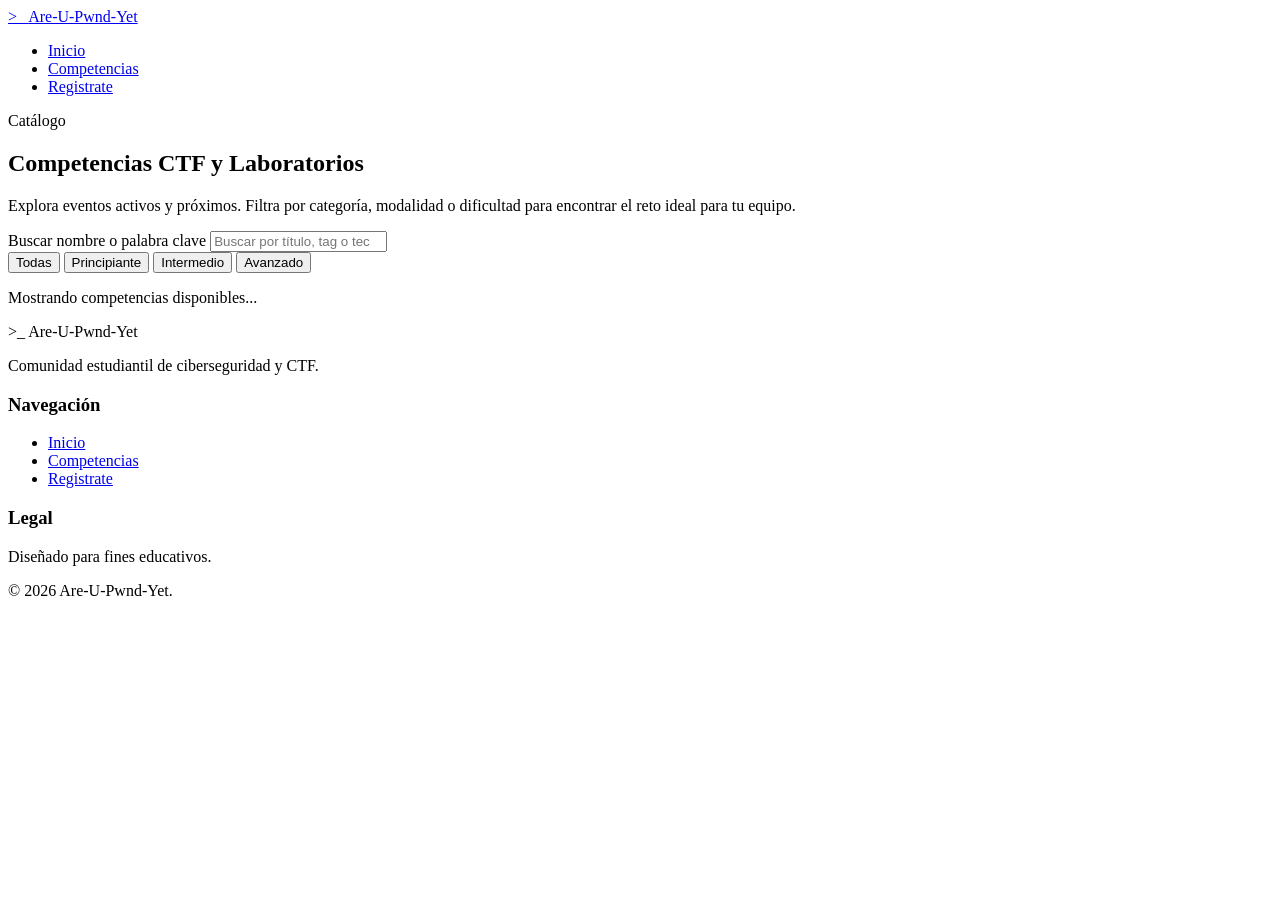
==== competencias.html @ 42fcacec "refactory: reemplazado "inscribir equipo" por "registrar" usuario individual" ====
<!DOCTYPE html>
<html lang="es">
<head>
  <meta charset="UTF-8">
  <meta name="viewport" content="width=device-width, initial-scale=1.0">
  <meta name="description" content="Explora el catálogo de competencias CTF y laboratorios prácticos en Are U Pwnd Yet. Filtra por modalidad y nivel de dificultad.">
  <title>Competencias y Laboratorios | Are U Pwnd Yet?</title>
  <link rel="stylesheet" href="styles.css">
</head>
<body>

  <header class="site-header">
    <div class="header-container">
      <a href="index.html" class="logo">
        <span class="logo-symbol">&gt;_</span>
        <span class="logo-text">Are-U-Pwnd-Yet</span>
      </a>

      <nav id="primary-nav" class="primary-nav" aria-label="Navegación principal">
        <ul class="nav-list">
          <li><a href="index.html" class="nav-link">Inicio</a></li>
          <li><a href="competencias.html" class="nav-link active" aria-current="page">Competencias</a></li>
          <li><a href="registro.html" class="nav-link">Registrate</a></li>
        </ul>
      </nav>
    </div>
  </header>

  <main class="page-main">
    <section class="catalog-hero" aria-labelledby="catalog-title">
      <div class="container">
        <span class="badge badge-accent">Catálogo</span>
        <h1 id="catalog-title" class="page-title">Competencias CTF y Laboratorios</h1>
        <p class="page-description">
          Explora eventos activos y próximos. Filtra por categoría, modalidad o dificultad para encontrar el reto ideal para tu equipo.
        </p>
      </div>
    </section>

    <section class="filters-section" aria-label="Filtros de búsqueda de competencias">
      <div class="container">
        <div class="filters-wrapper">

          <div class="search-box">
            <label for="search-input" class="sr-only">Buscar nombre o palabra clave</label>
            <input 
              type="search" 
              id="search-input" 
              class="form-control" 
              placeholder="Buscar por título, tag o tecnología (ej. Web, OSINT)..."
            >
          </div>

          <div class="filter-buttons" role="group" aria-label="Filtrar por dificultad">
            <button type="button" class="filter-btn active" data-filter="all">Todas</button>
            <button type="button" class="filter-btn" data-filter="Principiante">Principiante</button>
            <button type="button" class="filter-btn" data-filter="Intermedio">Intermedio</button>
            <button type="button" class="filter-btn" data-filter="Avanzado">Avanzado</button>
          </div>
        </div>

        <div class="catalog-status" aria-live="polite">
          <p id="results-count" class="results-count">Mostrando competencias disponibles...</p>
        </div>
      </div>
    </section>

  <footer class="site-footer">
    <div class="container footer-container">
      <div class="footer-brand">
        <span class="logo-symbol">&gt;_</span>
        <span class="logo-text">Are-U-Pwnd-Yet</span>
        <p class="footer-tagline">Comunidad estudiantil de ciberseguridad y CTF.</p>
      </div>

      <nav class="footer-nav" aria-label="Enlaces secundarios">
        <h3 class="footer-heading">Navegación</h3>
        <ul class="footer-links">
          <li><a href="index.html">Inicio</a></li>
          <li><a href="competencias.html">Competencias</a></li>
          <li><a href="registro.html">Registrate</a></li>
        </ul>
      </nav>

      <div class="footer-legal">
        <h3 class="footer-heading">Legal</h3>
        <p class="footer-text">
          Diseñado para fines educativos.
        <p class="footer-copy">&copy; 2026 Are-U-Pwnd-Yet.</p>
      </div>
    </div>
  </footer>
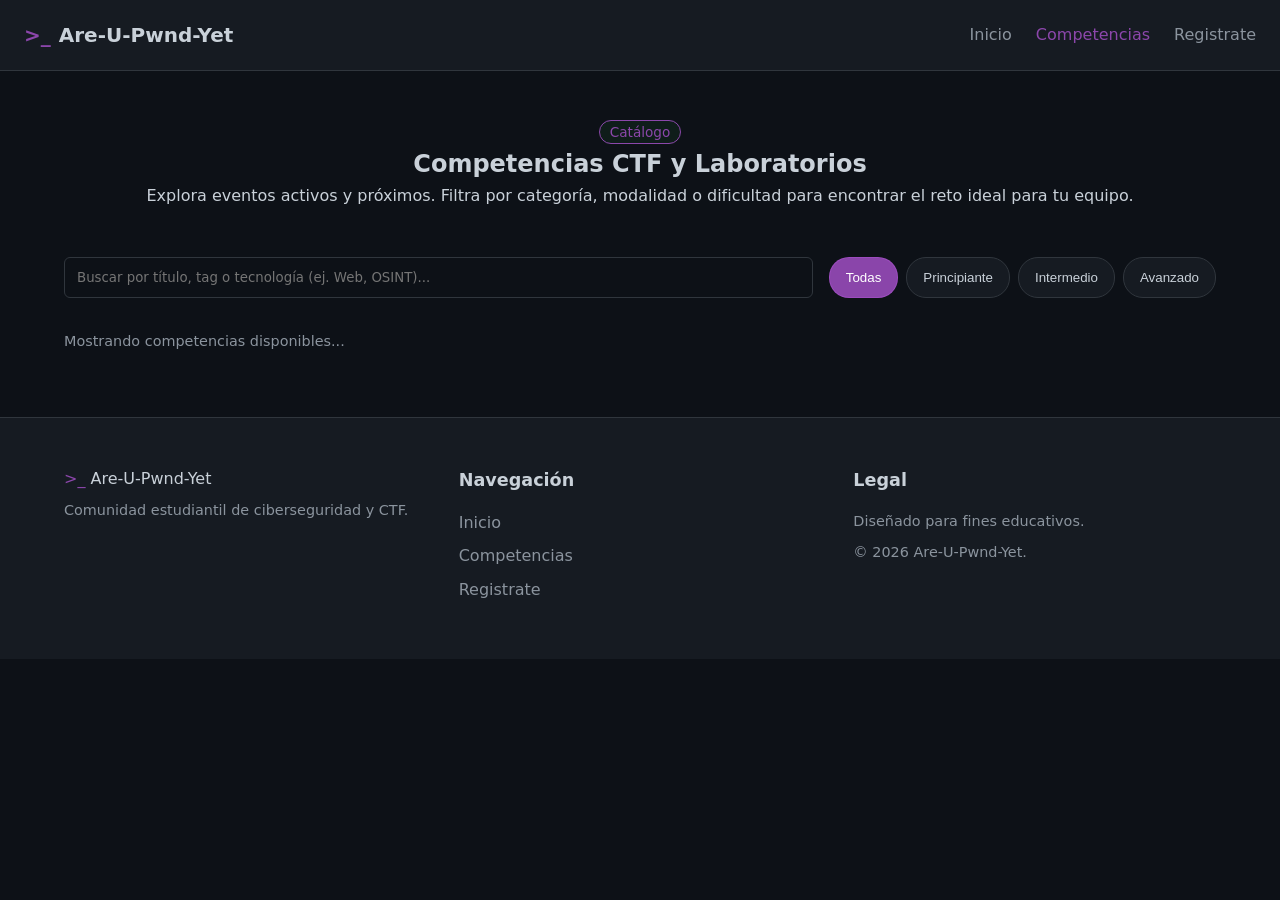
==== commit 07017410: "refactor: se movió styles.css a la carpeta css" ====
--- a/competencias.html
+++ b/competencias.html
@@ -5,7 +5,7 @@
   <meta name="viewport" content="width=device-width, initial-scale=1.0">
   <meta name="description" content="Explora el catálogo de competencias CTF y laboratorios prácticos en Are U Pwnd Yet. Filtra por modalidad y nivel de dificultad.">
   <title>Competencias y Laboratorios | Are U Pwnd Yet?</title>
-  <link rel="stylesheet" href="styles.css">
+  <link rel="stylesheet" href="css/styles.css">
 </head>
 <body>
 
--- a/css/styles.css
+++ b/css/styles.css
@@ -0,0 +1,116 @@
+:root {
+  /* TEMA OSCURO (por defecto)*/
+  --bg-main: #0d1117;
+  --bg-sec: #161b22;
+  --text-main: #c9d1d9;
+  --text-sec: #8b949e;
+  --accent: #9f4ec2dc;
+  --accent-hover: #2ea043;
+  --border: #30363d;
+  --error: #f85149;
+}
+
+/* TEMA CLARO */
+.light-theme {
+  --bg-main: #f6f8fa;
+  --bg-sec: #ffffff;
+  --text-main: #24292f;
+  --text-sec: #57606a;
+  --accent: #0964cb;
+  --accent-hover: #035cc5;
+  --border: #d0d7de;
+  --error: #cf222e;
+}
+
+/* BASE */
+* { margin: 0; padding: 0; box-sizing: border-box; }
+body {
+  font-family: 'Segoe UI', system-ui, sans-serif;
+  background-color: var(--bg-main);
+  color: var(--text-main);
+  line-height: 1.6;
+  transition: background-color 0.3s, color 0.3s;
+}
+a { text-decoration: none; color: inherit; }
+ul { list-style: none; }
+.container { max-width: 1200px; margin: 0 auto; padding: 0 1.5rem; }
+.sr-only { position: absolute; width: 1px; height: 1px; padding: 0; margin: -1px; overflow: hidden; clip: rect(0, 0, 0, 0); white-space: nowrap; border: 0; }
+
+
+/* HEADER */
+.site-header { border-bottom: 1px solid var(--border); background-color: var(--bg-sec); }
+.header-container { display: flex; justify-content: space-between; align-items: center; height: 70px; padding: 0 1.5rem; }
+.logo { font-weight: bold; font-size: 1.25rem; display: flex; gap: 0.5rem; align-items: center; }
+.logo-symbol { color: var(--accent); }
+.nav-list { display: flex; gap: 1.5rem; }
+.nav-link { color: var(--text-sec); font-weight: 500; transition: color 0.2s; }
+.nav-link:hover, .nav-link.active { color: var(--accent); }
+
+/* UTILIDADES Y BOTONES */
+.badge { background: rgba(35, 134, 54, 0.1); color: var(--accent); padding: 0.2rem 0.6rem; border-radius: 12px; font-size: 0.85rem; border: 1px solid var(--accent); }
+.btn { display: inline-block; padding: 0.6rem 1.2rem; border-radius: 6px; font-weight: 600; cursor: pointer; text-align: center; border: none; transition: 0.2s; }
+.btn-primary { background-color: var(--accent); color: #fff; }
+.btn-primary:hover { background-color: var(--accent-hover); }
+.btn-secondary { background-color: transparent; border: 1px solid var(--border); color: var(--text-main); }
+.btn-secondary:hover { border-color: var(--text-sec); }
+.text-gradient { color: var(--accent); }
+
+/* SECCION HERO */
+.hero-section { padding: 4rem 0; }
+.hero-container { display: flex; flex-wrap: wrap; align-items: center; gap: 2rem; justify-content: space-between; }
+.hero-content { flex: 1; min-width: 300px; }
+.hero-title { font-size: 2.5rem; margin: 1rem 0; line-height: 1.2; }
+.hero-description { color: var(--text-sec); margin-bottom: 2rem; font-size: 1.1rem; }
+.hero-actions { display: flex; gap: 1rem; }
+
+/* TERMINAL UI */
+.hero-terminal {
+  flex: 1; min-width: 300px; background-color: #000; border: 1px solid var(--border);
+  border-radius: 8px; overflow: hidden; font-family: monospace;
+}
+.terminal-header { background-color: var(--bg-sec); padding: 0.5rem; display: flex; align-items: center; gap: 0.5rem; border-bottom: 1px solid var(--border); }
+.terminal-dot { width: 12px; height: 12px; border-radius: 50%; }
+.dot-red { background-color: #ff5f56; }
+.dot-yellow { background-color: #ffbd2e; }
+.dot-green { background-color: #27c93f; }
+.terminal-title { color: var(--text-sec); font-size: 0.85rem; margin: 0 auto; }
+.terminal-body { padding: 1.5rem; color: #fff; }
+.terminal-prompt { color: var(--accent); font-weight: bold; }
+.text-success { color: #27c93f; }
+.text-info { color: #3b82f6; }
+.text-warning { color: #ffbd2e; }
+.cursor { animation: blink 1s step-start infinite; }
+@keyframes blink { 50% { opacity: 0; } }
+
+/* CATALOGO DE COMPETENCIAS */
+.catalog-hero { text-align: center; padding: 3rem 0; }
+.filters-wrapper { display: flex; flex-wrap: wrap; gap: 1rem; justify-content: space-between; margin-bottom: 2rem; }
+.search-box { flex: 1; min-width: 250px; }
+.filter-buttons { display: flex; gap: 0.5rem; flex-wrap: wrap; }
+.filter-btn { background: var(--bg-sec); border: 1px solid var(--border); color: var(--text-main); padding: 0.5rem 1rem; border-radius: 20px; cursor: pointer; transition: 0.2s; }
+.filter-btn.active, .filter-btn:hover { background: var(--accent); color: #fff; border-color: var(--accent); }
+.results-count { color: var(--text-sec); font-size: 0.9rem; margin-bottom: 1.5rem; }
+
+/* FORMULARIOS */
+.form-hero { text-align: center; padding: 3rem 0 1rem; }
+.form-wrapper { max-width: 600px; margin: 0 auto; background-color: var(--bg-sec); border: 1px solid var(--border); border-radius: 8px; padding: 2rem; }
+.form-fieldset { border: none; margin-bottom: 1.5rem; }
+.form-legend { font-size: 1.25rem; font-weight: 600; margin-bottom: 1rem; color: var(--accent); border-bottom: 1px solid var(--border); width: 100%; padding-bottom: 0.5rem; }
+.form-group { margin-bottom: 1.25rem; }
+.form-label { display: block; margin-bottom: 0.5rem; font-weight: 500; }
+.form-control { width: 100%; padding: 0.75rem; border-radius: 6px; border: 1px solid var(--border); background-color: var(--bg-main); color: var(--text-main); font-family: inherit; }
+.form-control:focus { outline: none; border-color: var(--accent); }
+.form-help { font-size: 0.8rem; color: var(--text-sec); display: block; margin-top: 0.25rem; }
+.checkbox-wrapper { display: flex; align-items: flex-start; gap: 0.5rem; }
+.checkbox-label { font-size: 0.9rem; line-height: 1.4; }
+.required { color: var(--error); margin-left: 2px; }
+.btn-block { width: 100%; display: flex; justify-content: center; align-items: center; gap: 0.5rem; }
+
+/* FOOTER */
+.site-footer { border-top: 1px solid var(--border); background-color: var(--bg-sec); padding: 3rem 0; margin-top: 4rem; }
+.footer-container { display: flex; flex-wrap: wrap; justify-content: space-between; gap: 2rem; }
+.footer-brand, .footer-nav, .footer-legal { flex: 1; min-width: 200px; }
+.footer-heading { font-size: 1.1rem; margin-bottom: 1rem; color: var(--text-main); }
+.footer-links li { margin-bottom: 0.5rem; color: var(--text-sec); }
+.footer-links a:hover { color: var(--accent); }
+.footer-tagline, .footer-text, .footer-copy { color: var(--text-sec); font-size: 0.9rem; margin-top: 0.5rem; }
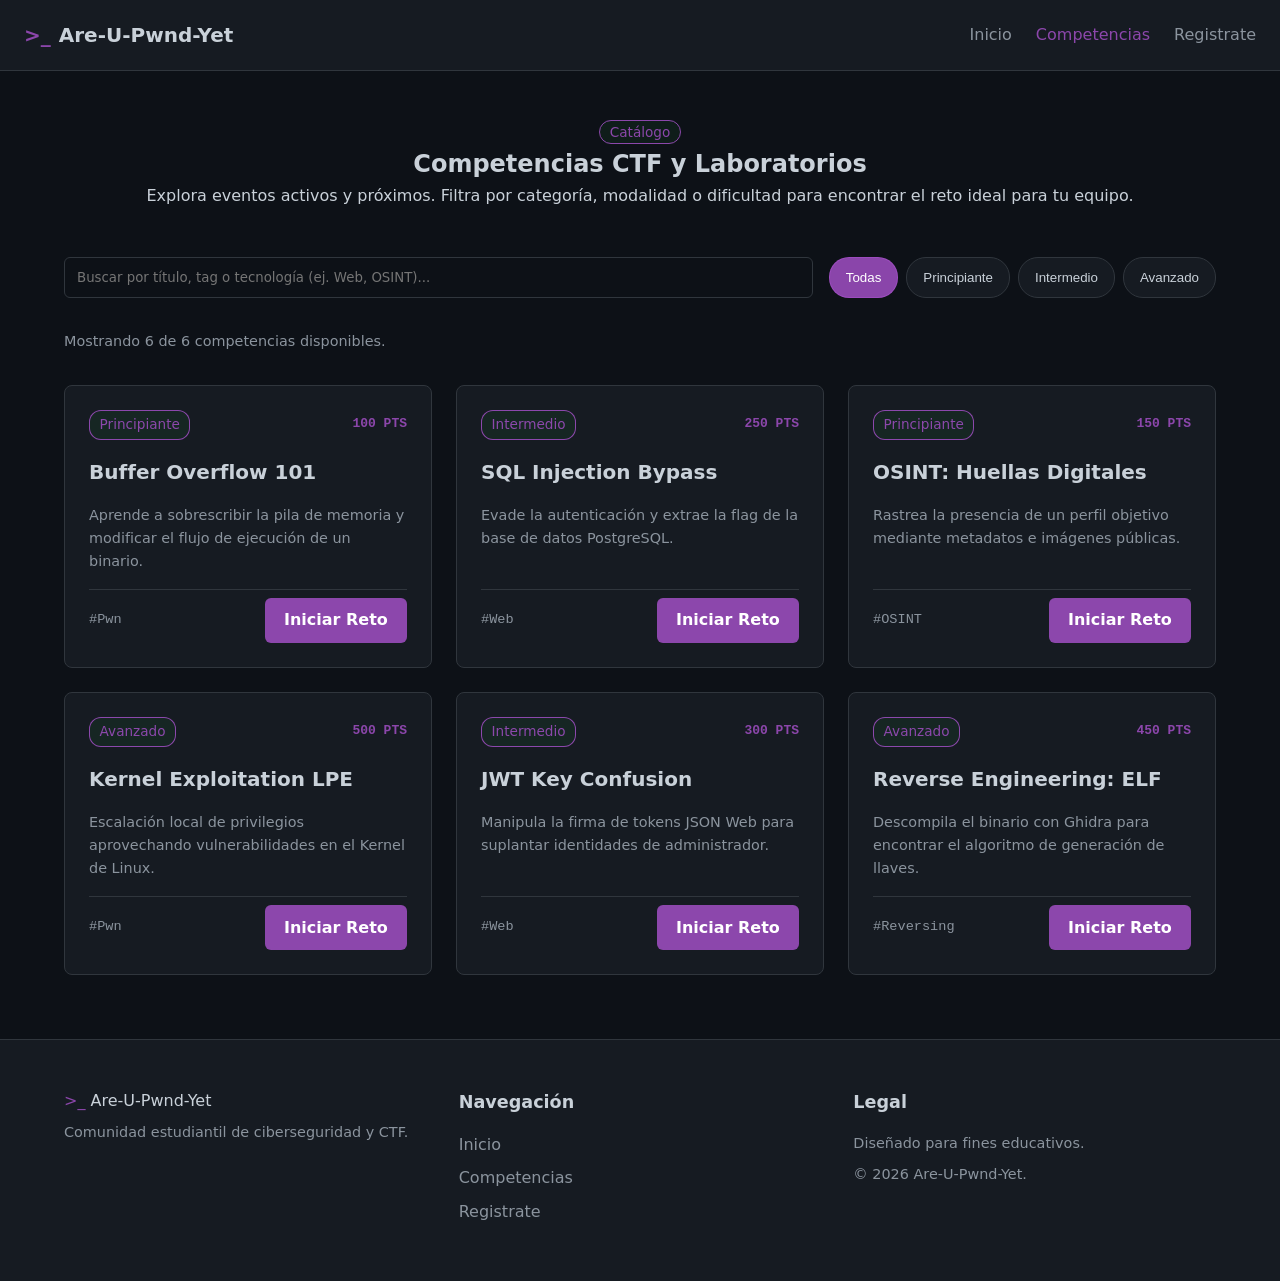
==== commit 92c747f7: "feat: mensaje de error "no-results"" ====
--- a/competencias.html
+++ b/competencias.html
@@ -65,6 +65,25 @@
       </div>
     </section>
 
+    <section class="catalog-grid-section" aria-label="Listado de tarjetas de competencias">
+      <div class="container">
+        <div id="catalog-grid" class="catalog-grid">
+          <noscript>
+            <p class="notice-error">Para ver el catálogo de competencias dinámico, activa JavaScript en tu navegador.</p>
+          </noscript>
+        </div>
+
+        <div id="no-results" class="no-results hidden" role="status">
+          <div class="no-results-icon" aria-hidden="true">🔍</div>
+          <h2>No se encontraron retos</h2>
+          <p>Intenta ajustar tus términos de búsqueda o selecciona otro filtro.</p>
+        </div>
+        
+      </div>
+    </section>
+  </main>
+    
+
   <footer class="site-footer">
     <div class="container footer-container">
       <div class="footer-brand">
@@ -91,3 +110,7 @@
     </div>
   </footer>
 
+
+  <script src="js/catalog.js"></script>
+</body>
+</html>
--- a/css/styles.css
+++ b/css/styles.css
@@ -91,6 +91,61 @@
 .filter-btn.active, .filter-btn:hover { background: var(--accent); color: #fff; border-color: var(--accent); }
 .results-count { color: var(--text-sec); font-size: 0.9rem; margin-bottom: 1.5rem; }
 
+/* TARJETAS */
+.catalog-grid {
+  display: grid !important;
+  grid-template-columns: repeat(3, 1fr);
+  gap: 1.5rem;
+  width: 100%;
+  margin: 2rem 0;
+}
+
+.hidden {
+  display: none !important;
+}
+
+.ctf-card { background-color: var(--bg-sec); border: 1px solid var(--border); 
+  border-radius: 8px; padding: 1.5rem; display: flex; flex-direction: column; gap: 1rem; }
+
+/* Estilos de la tarjeta CTF */
+.card-header {
+  display: flex;
+  justify-content: space-between;
+  align-items: center;
+}
+
+.card-points {
+  font-family: monospace;
+  font-weight: bold;
+  color: var(--accent);
+}
+
+.card-title {
+  font-size: 1.25rem;
+  color: var(--text-main);
+}
+
+.card-description {
+  color: var(--text-sec);
+  font-size: 0.9rem;
+  flex-grow: 1;
+}
+
+.card-footer {
+  display: flex;
+  justify-content: space-between;
+  align-items: center;
+  margin-top: auto;
+  padding-top: 0.5rem;
+  border-top: 1px solid var(--border);
+}
+
+.card-category {
+  font-size: 0.85rem;
+  color: var(--text-sec);
+  font-family: monospace;
+}
+
 /* FORMULARIOS */
 .form-hero { text-align: center; padding: 3rem 0 1rem; }
 .form-wrapper { max-width: 600px; margin: 0 auto; background-color: var(--bg-sec); border: 1px solid var(--border); border-radius: 8px; padding: 2rem; }
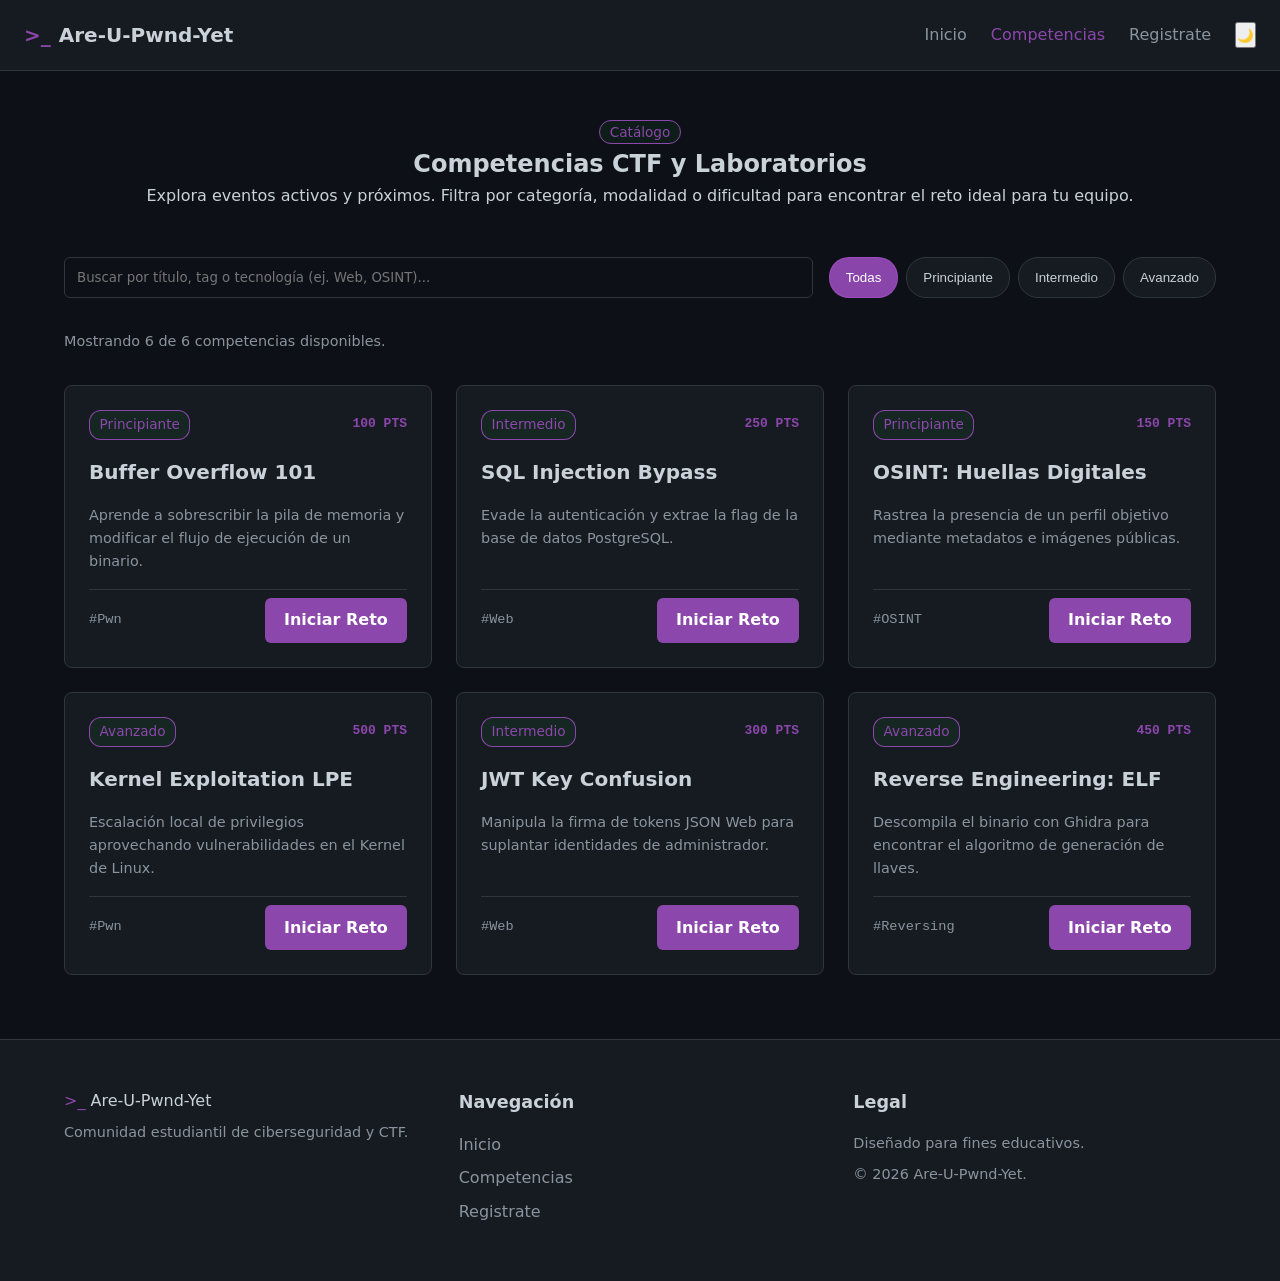
==== commit ff82604a: "feat: boton alternar tema" ====
--- a/competencias.html
+++ b/competencias.html
@@ -21,8 +21,14 @@
           <li><a href="index.html" class="nav-link">Inicio</a></li>
           <li><a href="competencias.html" class="nav-link active" aria-current="page">Competencias</a></li>
           <li><a href="registro.html" class="nav-link">Registrate</a></li>
+          
+          <button id="theme-toggle" class="theme-toggle-btn" aria-label="Cambiar tema visual">
+          <span id="theme-icon">🌙</span>
+          </button>
         </ul>
       </nav>
+
+
     </div>
   </header>
 
@@ -112,5 +118,6 @@
 
 
   <script src="js/catalog.js"></script>
+  <script src="js/theme.js"></script>
 </body>
 </html>
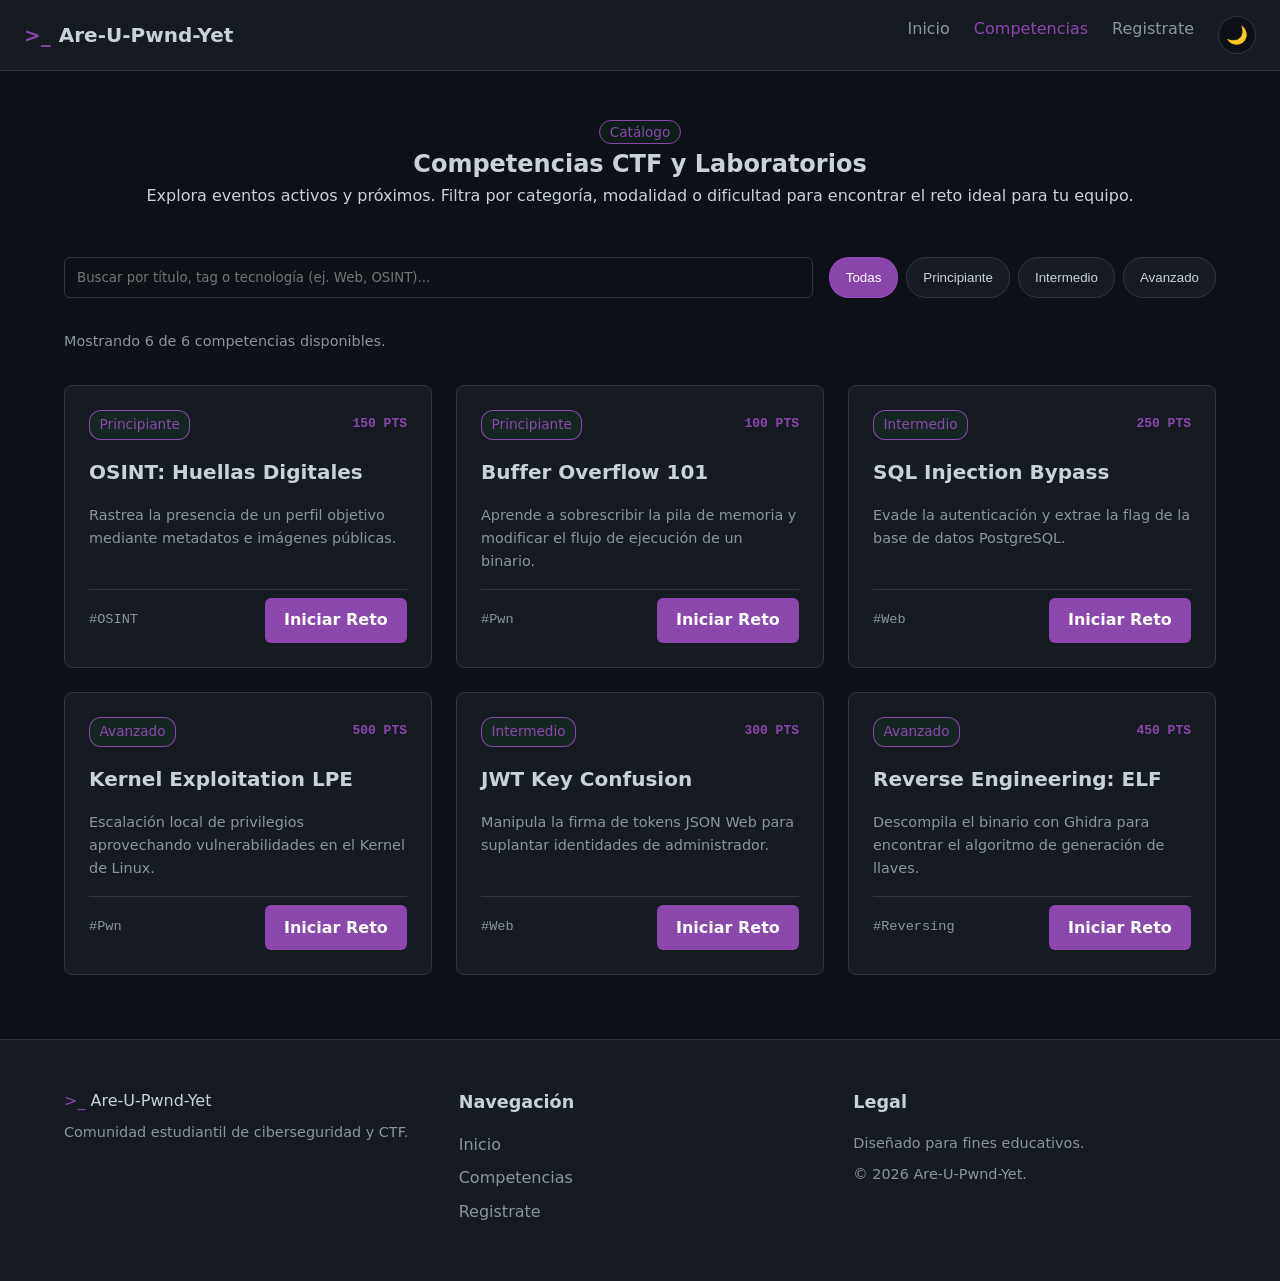
==== commit 57e6f80a: "fix: correcciones de validator" ====
--- a/competencias.html
+++ b/competencias.html
@@ -21,14 +21,13 @@
           <li><a href="index.html" class="nav-link">Inicio</a></li>
           <li><a href="competencias.html" class="nav-link active" aria-current="page">Competencias</a></li>
           <li><a href="registro.html" class="nav-link">Registrate</a></li>
-          
-          <button id="theme-toggle" class="theme-toggle-btn" aria-label="Cambiar tema visual">
-          <span id="theme-icon">🌙</span>
-          </button>
+          <li>
+            <button id="theme-toggle" class="theme-toggle-btn" aria-label="Cambiar tema visual">
+              <span id="theme-icon">🌙</span>
+            </button>
+          </li>
         </ul>
       </nav>
-
-
     </div>
   </header>
 
@@ -46,7 +45,6 @@
     <section class="filters-section" aria-label="Filtros de búsqueda de competencias">
       <div class="container">
         <div class="filters-wrapper">
-
           <div class="search-box">
             <label for="search-input" class="sr-only">Buscar nombre o palabra clave</label>
             <input 
@@ -84,11 +82,9 @@
           <h2>No se encontraron retos</h2>
           <p>Intenta ajustar tus términos de búsqueda o selecciona otro filtro.</p>
         </div>
-        
       </div>
     </section>
   </main>
-    
 
   <footer class="site-footer">
     <div class="container footer-container">
@@ -111,13 +107,13 @@
         <h3 class="footer-heading">Legal</h3>
         <p class="footer-text">
           Diseñado para fines educativos.
+        </p>
         <p class="footer-copy">&copy; 2026 Are-U-Pwnd-Yet.</p>
       </div>
     </div>
   </footer>
 
-
   <script src="js/catalog.js"></script>
   <script src="js/theme.js"></script>
 </body>
-</html>
+</html>
--- a/css/styles.css
+++ b/css/styles.css
@@ -20,6 +20,27 @@
   --accent-hover: #035cc5;
   --border: #d0d7de;
   --error: #cf222e;
+}
+
+/* BOTON CAMBIO DE TEMA */
+.theme-toggle-btn {
+  background-color: var(--bg-main);
+  border: 1px solid var(--border);
+  color: var(--text-main);
+  width: 38px;
+  height: 38px;
+  border-radius: 50%;
+  display: flex;
+  align-items: center;
+  justify-content: center;
+  cursor: pointer;
+  font-size: 1.1rem;
+  transition: border-color 0.2s, transform 0.2s, background-color 0.2s;
+}
+
+.theme-toggle-btn:hover {
+  border-color: var(--accent);
+  transform: scale(1.08);
 }
 
 /* BASE */
@@ -99,6 +120,21 @@
   width: 100%;
   margin: 2rem 0;
 }
+
+@media (max-width: 992px) {
+  .catalog-grid, 
+  #catalog-grid {
+    grid-template-columns: repeat(2, 1fr);
+  }
+}
+
+@media (max-width: 576px) {
+  .catalog-grid, 
+  #catalog-grid {
+    grid-template-columns: 1fr;
+  }
+}
+
 
 .hidden {
   display: none !important;
@@ -169,3 +205,84 @@
 .footer-links li { margin-bottom: 0.5rem; color: var(--text-sec); }
 .footer-links a:hover { color: var(--accent); }
 .footer-tagline, .footer-text, .footer-copy { color: var(--text-sec); font-size: 0.9rem; margin-top: 0.5rem; }
+
+@media (max-width: 768px) {
+  .header-container { flex-direction: column; height: auto; gap: 1rem; padding: 1rem 0; }
+  .hero-actions { flex-direction: column; }
+}
+
+/*------------------------------------- CONTENIDO DE RETOS (IA) ---------------------------------------------*/
+
+.challenge-container {
+  max-width: 800px;
+  margin: 2rem auto;
+  padding: 0 1.5rem;
+}
+
+.challenge-header {
+  display: flex;
+  gap: 0.5rem;
+  margin-bottom: 1.5rem;
+  flex-wrap: wrap;
+}
+
+.challenge-badge {
+  background: var(--bg-main);
+  color: var(--accent);
+  border: 1px solid var(--border);
+  font-size: 0.8rem;
+  padding: 0.25rem 0.6rem;
+  border-radius: 4px;
+  font-weight: 600;
+  text-transform: uppercase;
+}
+
+.challenge-title {
+  font-size: 1.8rem;
+  margin-bottom: 1rem;
+  color: var(--text-main);
+}
+
+.challenge-description {
+  line-height: 1.6;
+  margin-bottom: 1.5rem;
+  color: var(--text-sec);
+}
+
+.challenge-actions {
+  margin-bottom: 1.5rem;
+}
+
+.input-group {
+  display: flex;
+  gap: 0.5rem;
+}
+
+.btn-submit {
+  background-color: var(--accent);
+  color: #fff;
+  border: none;
+  padding: 0.6rem 1.2rem;
+  border-radius: 6px;
+  cursor: pointer;
+  font-weight: 600;
+  transition: background-color 0.2s ease;
+}
+
+.btn-submit:hover {
+  background-color: var(--accent-hover);
+}
+
+.flag-message {
+  margin-top: 0.8rem;
+  font-size: 0.9rem;
+  font-weight: 500;
+}
+
+.flag-message.success {
+  color: var(--accent-hover);
+}
+
+.flag-message.error {
+  color: var(--error);
+}
